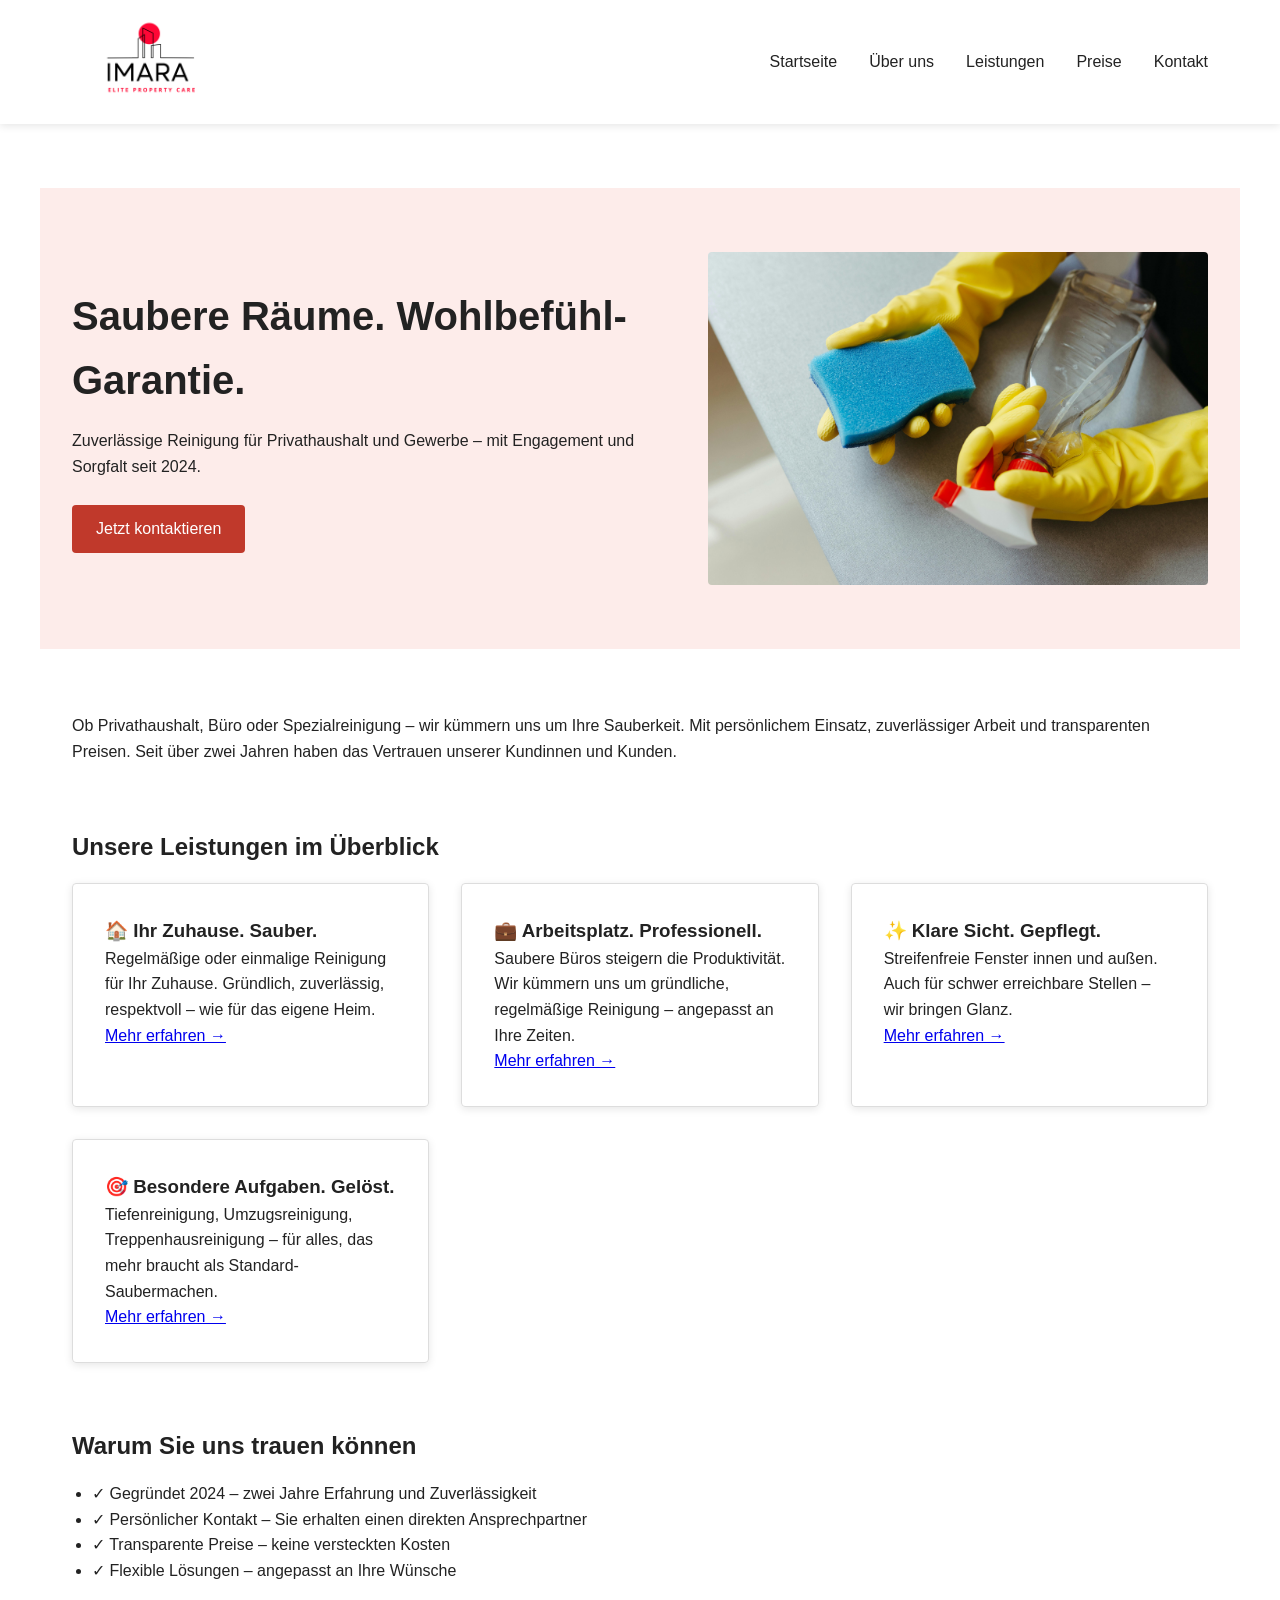
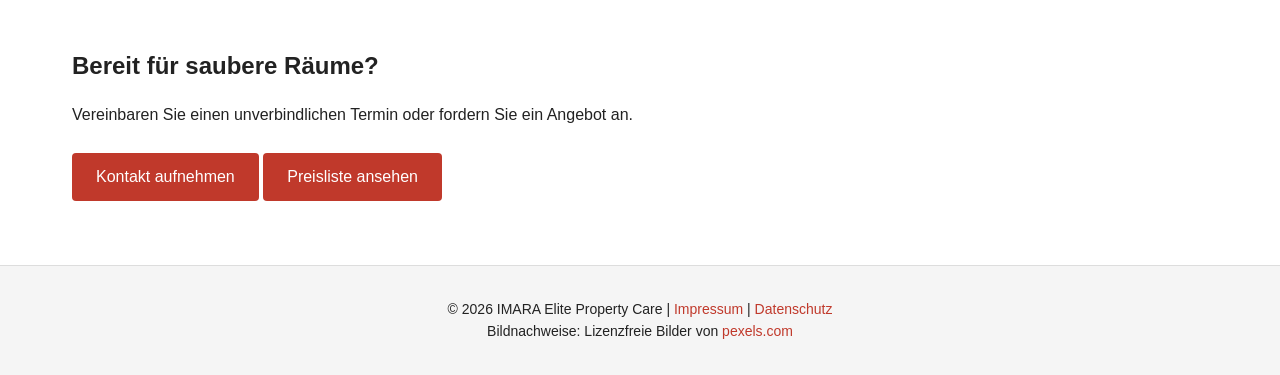
==== index.html @ 53350446 "Initial Website" ====
<!DOCTYPE html>
<html lang="de">
<head>
  <meta charset="UTF-8">
  <link rel="icon" href="assets/images/icons/favicon.ico" type="image/x-icon">
  <meta name="viewport" content="width=device-width, initial-scale=1.0">
  <meta name="description" content="Professionelle Gebäudereinigung in Düsseldorf – IMARA Elite Property Care. Büroreinigung, Praxisreinigung, Haushaltsreinigung & mehr. Jetzt Angebot anfordern!">
  <title>Gebäudereinigung Düsseldorf | IMARA Elite Property Care</title>
  <link rel="canonical" href="https://www.imara-epc.de/">
  <link rel="stylesheet" href="assets/css/variables.css">
  <link rel="stylesheet" href="assets/css/style.css">
  <link rel="stylesheet" href="assets/css/responsive.css">
</head>
<body>
  <header>
    <nav>
      <a href="index.html"><img src="assets/images/logo/logo_imara_small.png" alt="Logo" width="150"></a>
      <button class="nav-toggle" aria-label="Menü öffnen" aria-expanded="false">☰</button>
      <ul>
        <li><a href="index.html">Startseite</a></li>
        <li><a href="about.html">Über uns</a></li>
        <li><a href="services.html">Leistungen</a></li>
        <li><a href="pricing.html">Preise</a></li>
        <li><a href="contact.html">Kontakt</a></li>
      </ul>
    </nav>
  </header>

  <main>
    <section class="hero layout-split">
      <div>
        <h1>Saubere Räume. Wohlbefühl-Garantie.</h1>
        <p>Zuverlässige Reinigung für Privathaushalt und Gewerbe – mit Engagement und Sorgfalt seit 2024.</p>
        <br>
        <a href="contact.html" class="btn-primary">Jetzt kontaktieren</a>
      </div>
      <img src="assets/images/pictures/bild_1.jpg" alt="Professionelle Gebäudereinigung in Düsseldorf – IMARA Elite Property Care">
    </section>

    <section class="intro">
      <p>Ob Privathaushalt, Büro oder Spezialreinigung – wir kümmern uns um Ihre Sauberkeit. Mit persönlichem Einsatz, zuverlässiger Arbeit und transparenten Preisen. Seit über zwei Jahren haben das Vertrauen unserer Kundinnen und Kunden.</p>
    </section>

    <section class="services-overview">
      <h2>Unsere Leistungen im Überblick</h2>
      <div class="services-grid">
        <div class="service-card">
          <h3>🏠 Ihr Zuhause. Sauber.</h3>
          <p>Regelmäßige oder einmalige Reinigung für Ihr Zuhause. Gründlich, zuverlässig, respektvoll – wie für das eigene Heim.</p>
          <a href="services.html">Mehr erfahren →</a>
        </div>
        <div class="service-card">
          <h3>💼 Arbeitsplatz. Professionell.</h3>
          <p>Saubere Büros steigern die Produktivität. Wir kümmern uns um gründliche, regelmäßige Reinigung – angepasst an Ihre Zeiten.</p>
          <a href="services.html">Mehr erfahren →</a>
        </div>
        <div class="service-card">
          <h3>✨ Klare Sicht. Gepflegt.</h3>
          <p>Streifenfreie Fenster innen und außen. Auch für schwer erreichbare Stellen – wir bringen Glanz.</p>
          <a href="services.html">Mehr erfahren →</a>
        </div>
        <div class="service-card">
          <h3>🎯 Besondere Aufgaben. Gelöst.</h3>
          <p>Tiefenreinigung, Umzugsreinigung, Treppenhausreinigung – für alles, das mehr braucht als Standard-Saubermachen.</p>
          <a href="services.html">Mehr erfahren →</a>
        </div>
      </div>
    </section>

    <section class="trust">
      <h2>Warum Sie uns trauen können</h2>
      <ul>
        <li>✓ Gegründet 2024 – zwei Jahre Erfahrung und Zuverlässigkeit</li>
        <li>✓ Persönlicher Kontakt – Sie erhalten einen direkten Ansprechpartner</li>
        <li>✓ Transparente Preise – keine versteckten Kosten</li>
        <li>✓ Flexible Lösungen – angepasst an Ihre Wünsche</li>
      </ul>
    </section>

    <section class="cta">
      <h2>Bereit für saubere Räume?</h2>
      <p>Vereinbaren Sie einen unverbindlichen Termin oder fordern Sie ein Angebot an.</p>
      <br>
      <a href="contact.html" class="btn-primary">Kontakt aufnehmen</a>
      <a href="pricing.html" class="btn-primary">Preisliste ansehen</a>
    </section>
  </main>

  <footer>
    <p>&copy; 2026 IMARA Elite Property Care | <a href="impressum.html">Impressum</a> | <a href="datenschutz.html">Datenschutz</a></p>
    <p>Bildnachweise: Lizenzfreie Bilder von <a href="https://www.pexels.com" target="_blank" rel="noopener noreferrer">pexels.com</a></p>
  </footer>

  <script src="assets/js/main.js" defer></script>
  <script src="assets/js/performance.js" defer></script>
  <script type="application/ld+json">
  {
    "@context": "https://schema.org",
    "@type": "LocalBusiness",
    "name": "IMARA Elite Property Care",
    "description": "Professionelle Gebäudereinigung in Düsseldorf – Büroreinigung, Praxisreinigung, Haushaltsreinigung und mehr.",
    "url": "https://www.imara-epc.de",
    "telephone": "+4917670902249",
    "email": "info@imara-epc.de",
    "address": {
      "@type": "PostalAddress",
      "streetAddress": "Karl-Anton-Str. 17",
      "addressLocality": "Düsseldorf",
      "postalCode": "40211",
      "addressCountry": "DE"
    },
    "geo": {
      "@type": "GeoCoordinates",
      "latitude": 51.2217,
      "longitude": 6.7762
    },
    "openingHoursSpecification": {
      "@type": "OpeningHoursSpecification",
      "dayOfWeek": ["Monday","Tuesday","Wednesday","Thursday","Friday"],
      "opens": "08:00",
      "closes": "18:00"
    },
    "priceRange": "€€",
    "areaServed": {
      "@type": "City",
      "name": "Düsseldorf"
    },
    "sameAs": []
  }
  </script>
</body>
</html>
---- assets/css/variables.css ----
:root {
  /* Farben */
  --color-primary: #c0392b;
  --color-primary-dark: #922b21;
  --color-secondary: #f5f5f5;
  --color-accent: #fdecea;
  --color-text: #222222;
  --color-text-light: #555555;
  --color-background: #ffffff;
  --color-border: #dddddd;

  /* Typografie */
  --font-family-base: 'font-family-regular', Arial, sans-serif;
  --font-family-bold: 'font-family-bold', Arial, sans-serif;
  --font-size-base: 16px;
  --font-size-sm: 0.875rem;
  --font-size-lg: 1.25rem;
  --font-size-xl: 1.5rem;
  --font-size-2xl: 2rem;
  --font-size-3xl: 2.5rem;

  /* Abstände */
  --spacing-xs: 0.25rem;
  --spacing-sm: 0.5rem;
  --spacing-md: 1rem;
  --spacing-lg: 2rem;
  --spacing-xl: 4rem;

  /* Sonstiges */
  --border-radius: 4px;
  --box-shadow: 0 2px 8px rgba(0, 0, 0, 0.1);
  --transition: 0.2s ease;
}
---- assets/css/style.css ----
@font-face {
  font-family: 'font-family-regular';
  src: url('../fonts/font-family-regular.woff2') format('woff2');
  font-weight: 400;
  font-display: swap;
}

@font-face {
  font-family: 'font-family-bold';
  src: url('../fonts/font-family-bold.woff2') format('woff2');
  font-weight: 700;
  font-display: swap;
}

*, *::before, *::after {
  box-sizing: border-box;
  margin: 0;
  padding: 0;
}

html {
  font-size: var(--font-size-base);
  scroll-behavior: smooth;
}

body {
  font-family: var(--font-family-base);
  color: var(--color-text);
  background-color: var(--color-background);
  line-height: 1.6;
}

/* Navigation */
header {
  background-color: var(--color-background);
  box-shadow: var(--box-shadow);
  position: sticky;
  top: 0;
  z-index: 100;
}

nav {
  max-width: 1200px;
  margin: 0 auto;
  padding: var(--spacing-md) var(--spacing-lg);
  display: flex;
  align-items: center;
  justify-content: space-between;
}

nav ul {
  list-style: none;
  display: flex;
  gap: var(--spacing-lg);
}

.nav-toggle {
  display: none;
}

nav a {
  text-decoration: none;
  color: var(--color-text);
  transition: color var(--transition);
}

nav a:hover {
  color: var(--color-primary);
}

/* Hero */
.hero {
  background-color: var(--color-accent);
  padding: var(--spacing-xl) var(--spacing-lg);
}

.hero h1 {
  font-size: var(--font-size-3xl);
  margin-bottom: var(--spacing-md);
}

/* Split-Layout: Bild + Text nebeneinander */
.layout-split {
  display: flex;
  align-items: center;
  gap: 2rem;
}

.layout-split > div {
  flex: 1;
}

.layout-split > img {
  flex: 1;
  width: 50%;
  max-width: 500px;
  border-radius: 4px;
}

/* Buttons */
.btn-primary {
  display: inline-block;
  background-color: var(--color-primary);
  color: #fff;
  padding: 0.75rem 1.5rem;
  border-radius: var(--border-radius);
  text-decoration: none;
  font-family: var(--font-family-bold);
  transition: background-color var(--transition);
  min-height: 48px;
  line-height: 1.5;
}

.btn-primary:hover {
  background-color: var(--color-primary-dark);
}

/* Sections */
main > section, main > h1, main > h2, main > p, main > address, main > ul {
  max-width: 1200px;
  margin: var(--spacing-xl) auto;
  padding: 0 var(--spacing-lg);
}

main > h2, main > p, main > address, main > ul {
  margin-top: 0;
  margin-bottom: var(--spacing-md);
}

main > ul {
  padding-left: calc(var(--spacing-lg) + 1.25rem);
}

section ul, section ol {
  padding-left: 1.25rem;
  margin-top: var(--spacing-sm);
}

h1 { font-size: var(--font-size-2xl); margin-bottom: var(--spacing-md); }
h2 { font-size: var(--font-size-xl); margin-bottom: var(--spacing-md); }

/* Service-Karten */
.services-grid {
  display: grid;
  grid-template-columns: repeat(auto-fit, minmax(320px, 1fr));
  gap: var(--spacing-lg);
}

.service-card {
  border: 1px solid var(--color-border);
  border-radius: var(--border-radius);
  padding: var(--spacing-lg);
  box-shadow: var(--box-shadow);
  transition: transform var(--transition), box-shadow var(--transition);
}

.service-card:hover {
  transform: translateY(-4px);
  box-shadow: 0 6px 20px rgba(0, 0, 0, 0.15);
}

/* Formulare */
form > div {
  margin-bottom: var(--spacing-md);
}

label {
  display: block;
  margin-bottom: var(--spacing-xs);
  font-family: var(--font-family-bold);
}

input, select, textarea {
  width: 100%;
  padding: 0.6rem 0.75rem;
  border: 1px solid var(--color-border);
  border-radius: var(--border-radius);
  font-family: var(--font-family-base);
  font-size: var(--font-size-base);
}

input[type="checkbox"] {
  width: auto;
  margin-right: var(--spacing-sm);
}

button[type="submit"] {
  background-color: var(--color-primary);
  color: #fff;
  border: none;
  padding: 0.75rem 1.5rem;
  border-radius: var(--border-radius);
  cursor: pointer;
  font-size: var(--font-size-base);
  font-family: var(--font-family-bold);
  min-height: 48px;
  transition: background-color var(--transition);
}

button[type="submit"]:hover {
  background-color: var(--color-primary-dark);
}

/* Modal / Popup */
.modal-overlay {
  display: none;
  position: fixed;
  inset: 0;
  z-index: 200;
  background: rgba(0, 0, 0, 0.45);
  align-items: center;
  justify-content: center;
}

.modal-overlay.modal--open {
  display: flex;
}

.modal-box {
  background: var(--color-background);
  border-radius: var(--border-radius);
  box-shadow: 0 8px 32px rgba(0, 0, 0, 0.2);
  padding: var(--spacing-lg);
  max-width: 480px;
  width: 90%;
  animation: modal-in 0.18s ease;
}

.modal-box h2 {
  color: var(--color-primary);
  margin-bottom: var(--spacing-sm);
}

@keyframes modal-in {
  from { transform: translateY(-12px); opacity: 0; }
  to   { transform: translateY(0);     opacity: 1; }
}

/* Formularmeldungen */
.form-message {
  padding: 0.75rem 1rem;
  border-radius: var(--border-radius);
  margin-bottom: var(--spacing-md);
  font-weight: bold;
}

.form-message--success {
  background-color: #d4edda;
  color: #155724;
  border: 1px solid #c3e6cb;
}

.form-message--error {
  background-color: #f8d7da;
  color: #721c24;
  border: 1px solid #f5c6cb;
}

/* Footer */
footer {
  background-color: var(--color-secondary);
  text-align: center;
  padding: var(--spacing-lg);
  margin-top: var(--spacing-xl);
  border-top: 1px solid var(--color-border);
  font-size: var(--font-size-sm);
}

footer a {
  color: var(--color-primary);
  text-decoration: none;
}
---- assets/css/responsive.css ----
/* Mobile: bis 768px */
@media (max-width: 768px) {

  /* Navigation */
  nav ul {
    display: none;
    flex-direction: column;
    gap: 0;
    position: absolute;
    top: 100%;
    left: 0;
    right: 0;
    background-color: var(--color-background);
    box-shadow: var(--box-shadow);
    padding: var(--spacing-md);
    z-index: 99;
  }

  nav ul.is-open {
    display: flex;
  }

  nav ul li a {
    display: block;
    padding: var(--spacing-sm) 0;
  }

  .nav-toggle {
    display: block;
    background: none;
    border: none;
    cursor: pointer;
    font-size: var(--font-size-xl);
    min-height: 48px;
    min-width: 48px;
  }

  /* Typografie */
  h1 { font-size: var(--font-size-xl); }
  h2 { font-size: var(--font-size-lg); }

  .hero h1 {
    font-size: var(--font-size-2xl);
  }

  /* Split-Layouts: untereinander stapeln */
  .layout-split {
    flex-direction: column;
  }

  .layout-split > img {
    width: 100%;
    max-width: 100%;
    order: -1;
  }

  .layout-split > div {
    width: 100%;
  }

  /* Float-Bild auf about.html */
  .about-float-img {
    float: none !important;
    width: 100% !important;
    max-width: 100% !important;
    margin: 0 0 var(--spacing-lg) 0 !important;
  }

  /* Service-Grid: 1 Spalte */
  .services-grid {
    grid-template-columns: 1fr;
  }

  /* Abstände reduzieren */
  main > section, main > h1, main > h2, main > p, main > address, main > ul {
    margin-top: var(--spacing-lg);
    margin-bottom: var(--spacing-lg);
  }

  /* Buttons: volle Breite */
  .btn-primary {
    display: block;
    text-align: center;
    margin-top: var(--spacing-md);
  }

  /* Footer */
  footer {
    padding: var(--spacing-md);
  }
}

/* Tablet: 768px – 1024px */
@media (min-width: 768px) and (max-width: 1024px) {
  .services-grid {
    grid-template-columns: repeat(2, 1fr);
  }
}

/* Desktop: 1024px+ */
@media (min-width: 1024px) {
  .nav-toggle {
    display: none;
  }
}
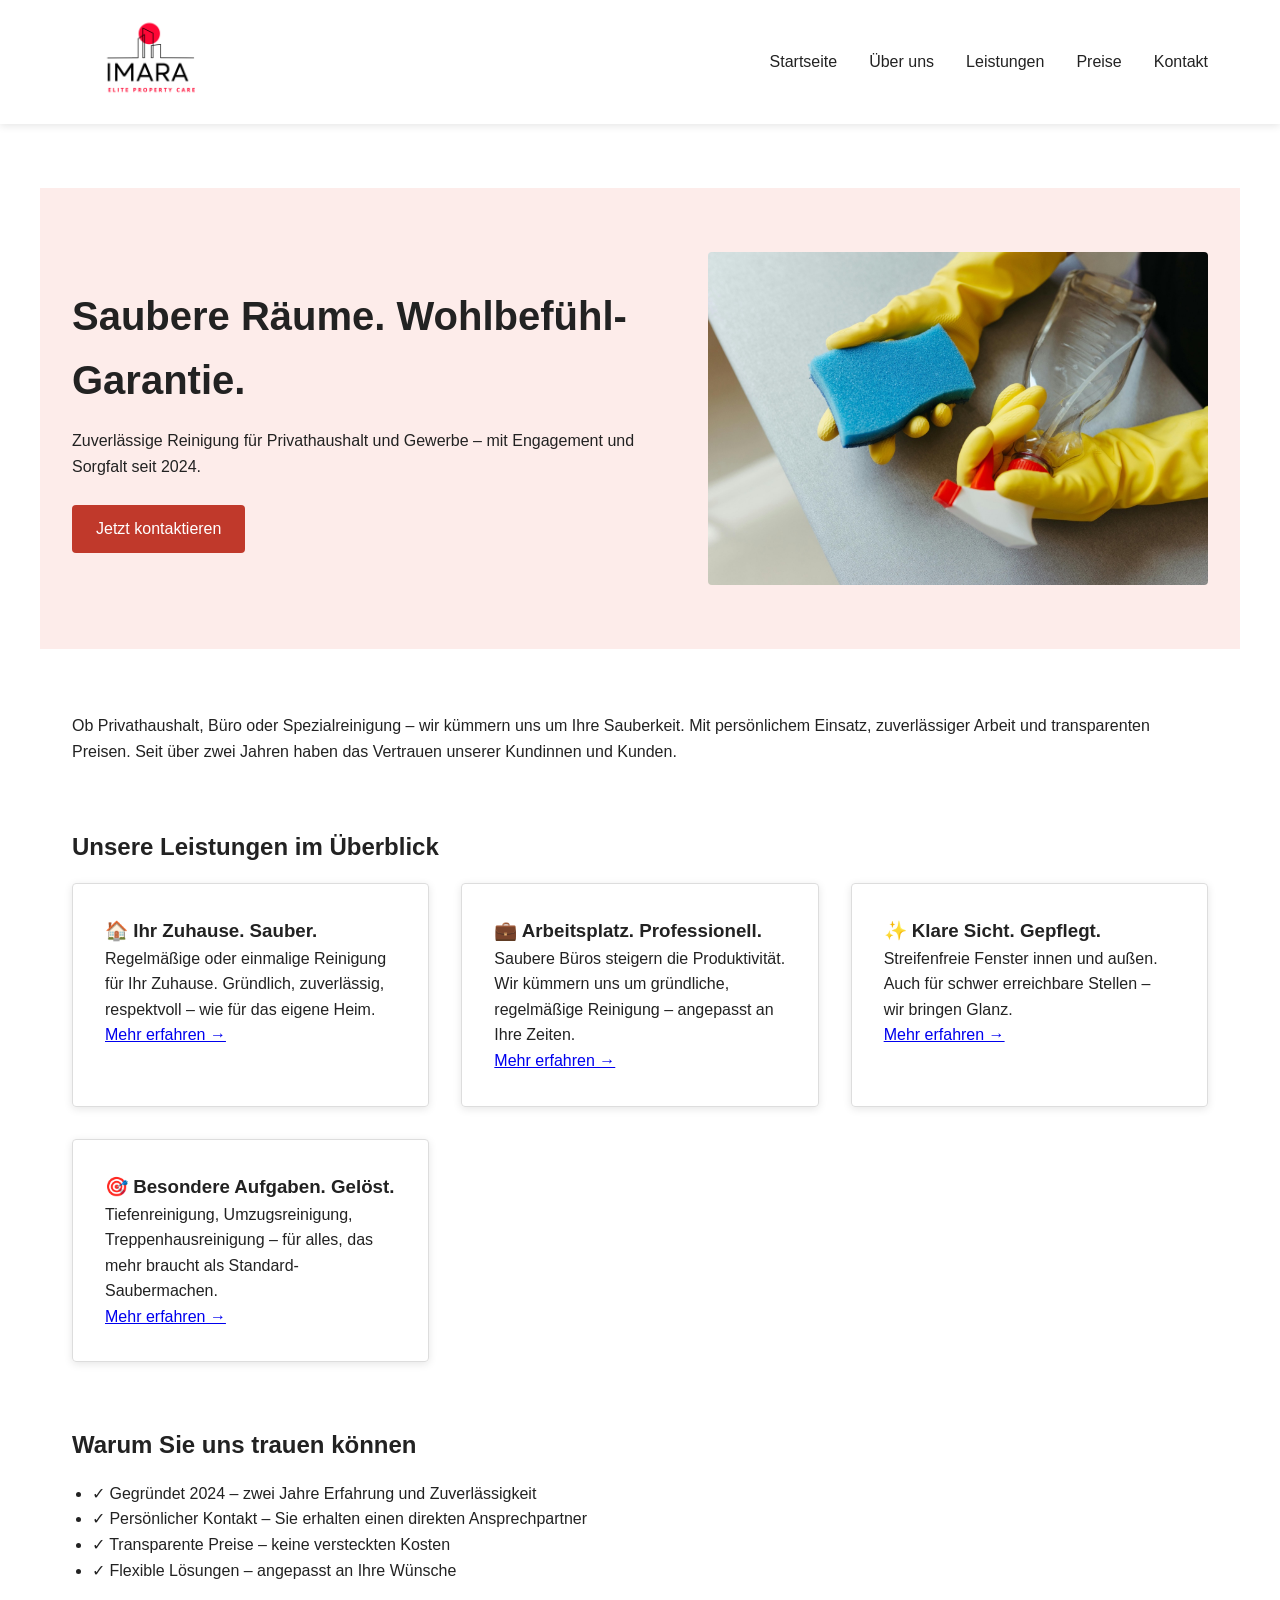
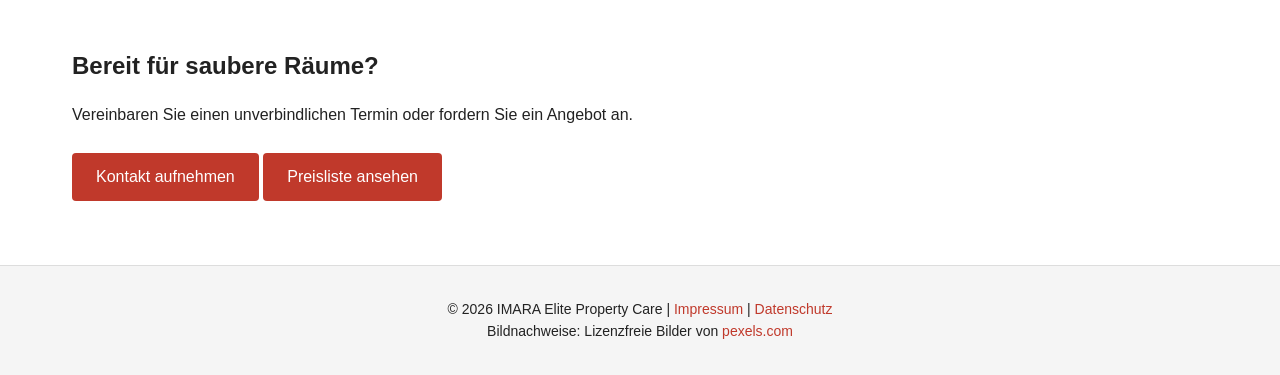
==== commit 1a6e8b64: "Reparatur Hamburger Menü auf einigen Seiten." ====
--- a/index.html
+++ b/index.html
@@ -34,7 +34,7 @@
         <br>
         <a href="contact.html" class="btn-primary">Jetzt kontaktieren</a>
       </div>
-      <img src="assets/images/pictures/bild_1.jpg" alt="Professionelle Gebäudereinigung in Düsseldorf – IMARA Elite Property Care">
+      <img src="assets/images/pictures/bild_1.jpg" alt="Professionelle Gebäudereinigung in Düsseldorf – IMARA Elite Property Care" width="1600" decoding="async" fetchpriority="high">
     </section>
 
     <section class="intro">
@@ -92,7 +92,6 @@
   </footer>
 
   <script src="assets/js/main.js" defer></script>
-  <script src="assets/js/performance.js" defer></script>
   <script type="application/ld+json">
   {
     "@context": "https://schema.org",
--- a/assets/css/variables.css
+++ b/assets/css/variables.css
@@ -10,8 +10,8 @@
   --color-border: #dddddd;
 
   /* Typografie */
-  --font-family-base: 'font-family-regular', Arial, sans-serif;
-  --font-family-bold: 'font-family-bold', Arial, sans-serif;
+  --font-family-base: Arial, Helvetica, sans-serif;
+  --font-family-bold: Arial, Helvetica, sans-serif;
   --font-size-base: 16px;
   --font-size-sm: 0.875rem;
   --font-size-lg: 1.25rem;
--- a/assets/css/style.css
+++ b/assets/css/style.css
@@ -1,17 +1,3 @@
-@font-face {
-  font-family: 'font-family-regular';
-  src: url('../fonts/font-family-regular.woff2') format('woff2');
-  font-weight: 400;
-  font-display: swap;
-}
-
-@font-face {
-  font-family: 'font-family-bold';
-  src: url('../fonts/font-family-bold.woff2') format('woff2');
-  font-weight: 700;
-  font-display: swap;
-}
-
 *, *::before, *::after {
   box-sizing: border-box;
   margin: 0;
@@ -28,6 +14,11 @@
   color: var(--color-text);
   background-color: var(--color-background);
   line-height: 1.6;
+}
+
+img {
+  max-width: 100%;
+  height: auto;
 }
 
 /* Navigation */
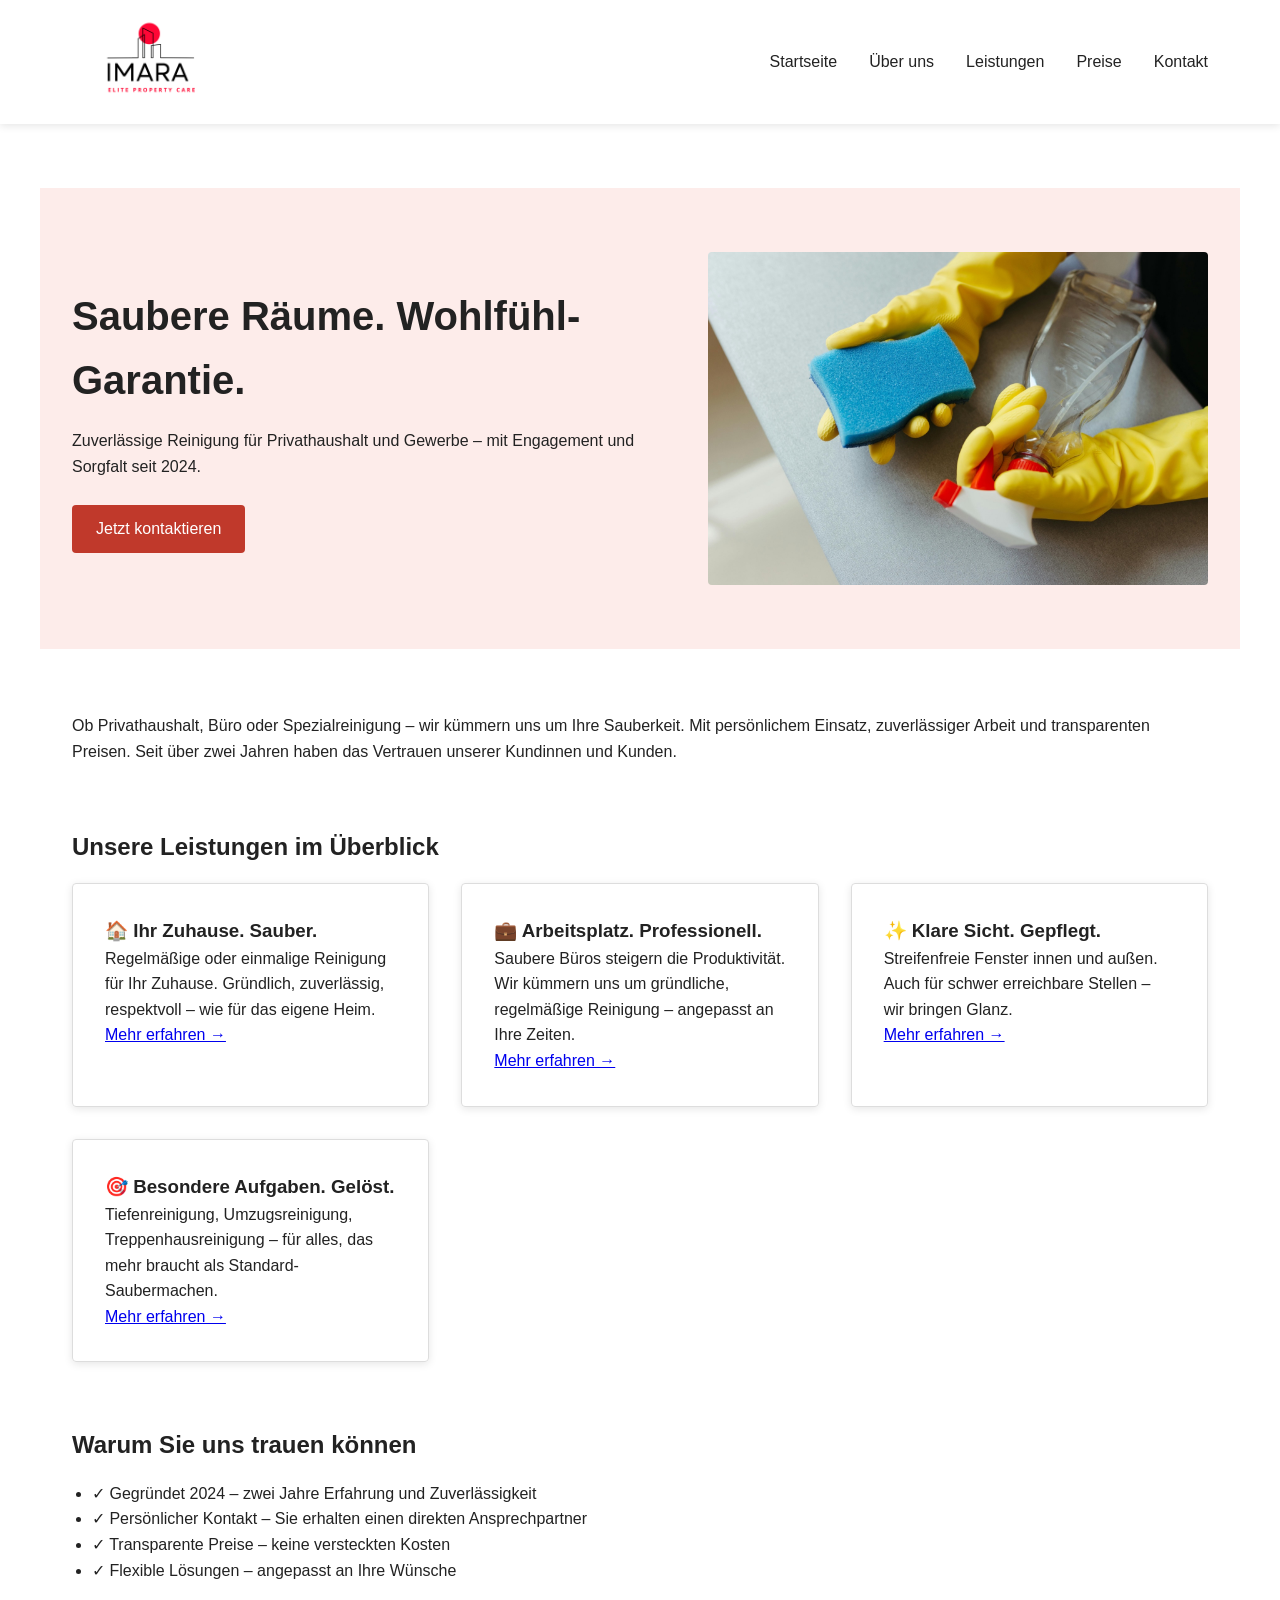
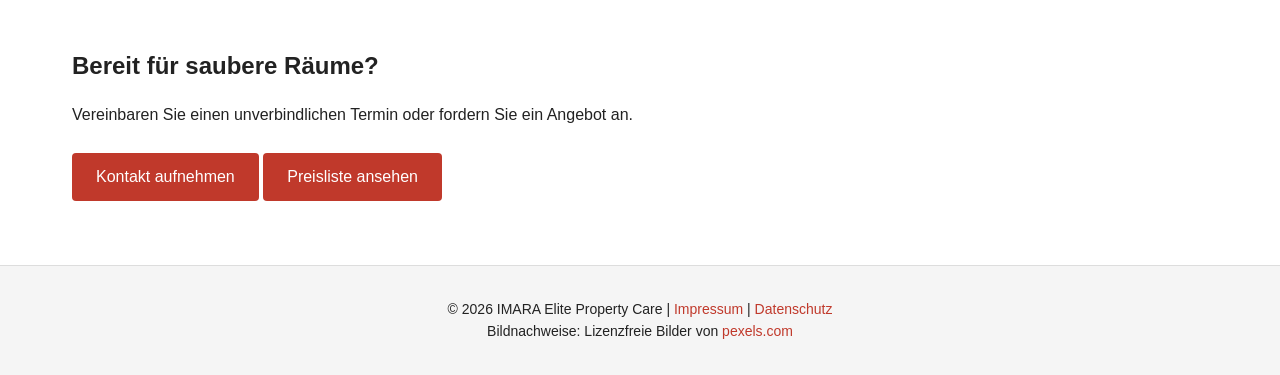
==== commit c65c8b67: "index.html typo korrigiert" ====
--- a/index.html
+++ b/index.html
@@ -29,7 +29,7 @@
   <main>
     <section class="hero layout-split">
       <div>
-        <h1>Saubere Räume. Wohlbefühl-Garantie.</h1>
+        <h1>Saubere Räume. Wohlfühl-Garantie.</h1>
         <p>Zuverlässige Reinigung für Privathaushalt und Gewerbe – mit Engagement und Sorgfalt seit 2024.</p>
         <br>
         <a href="contact.html" class="btn-primary">Jetzt kontaktieren</a>
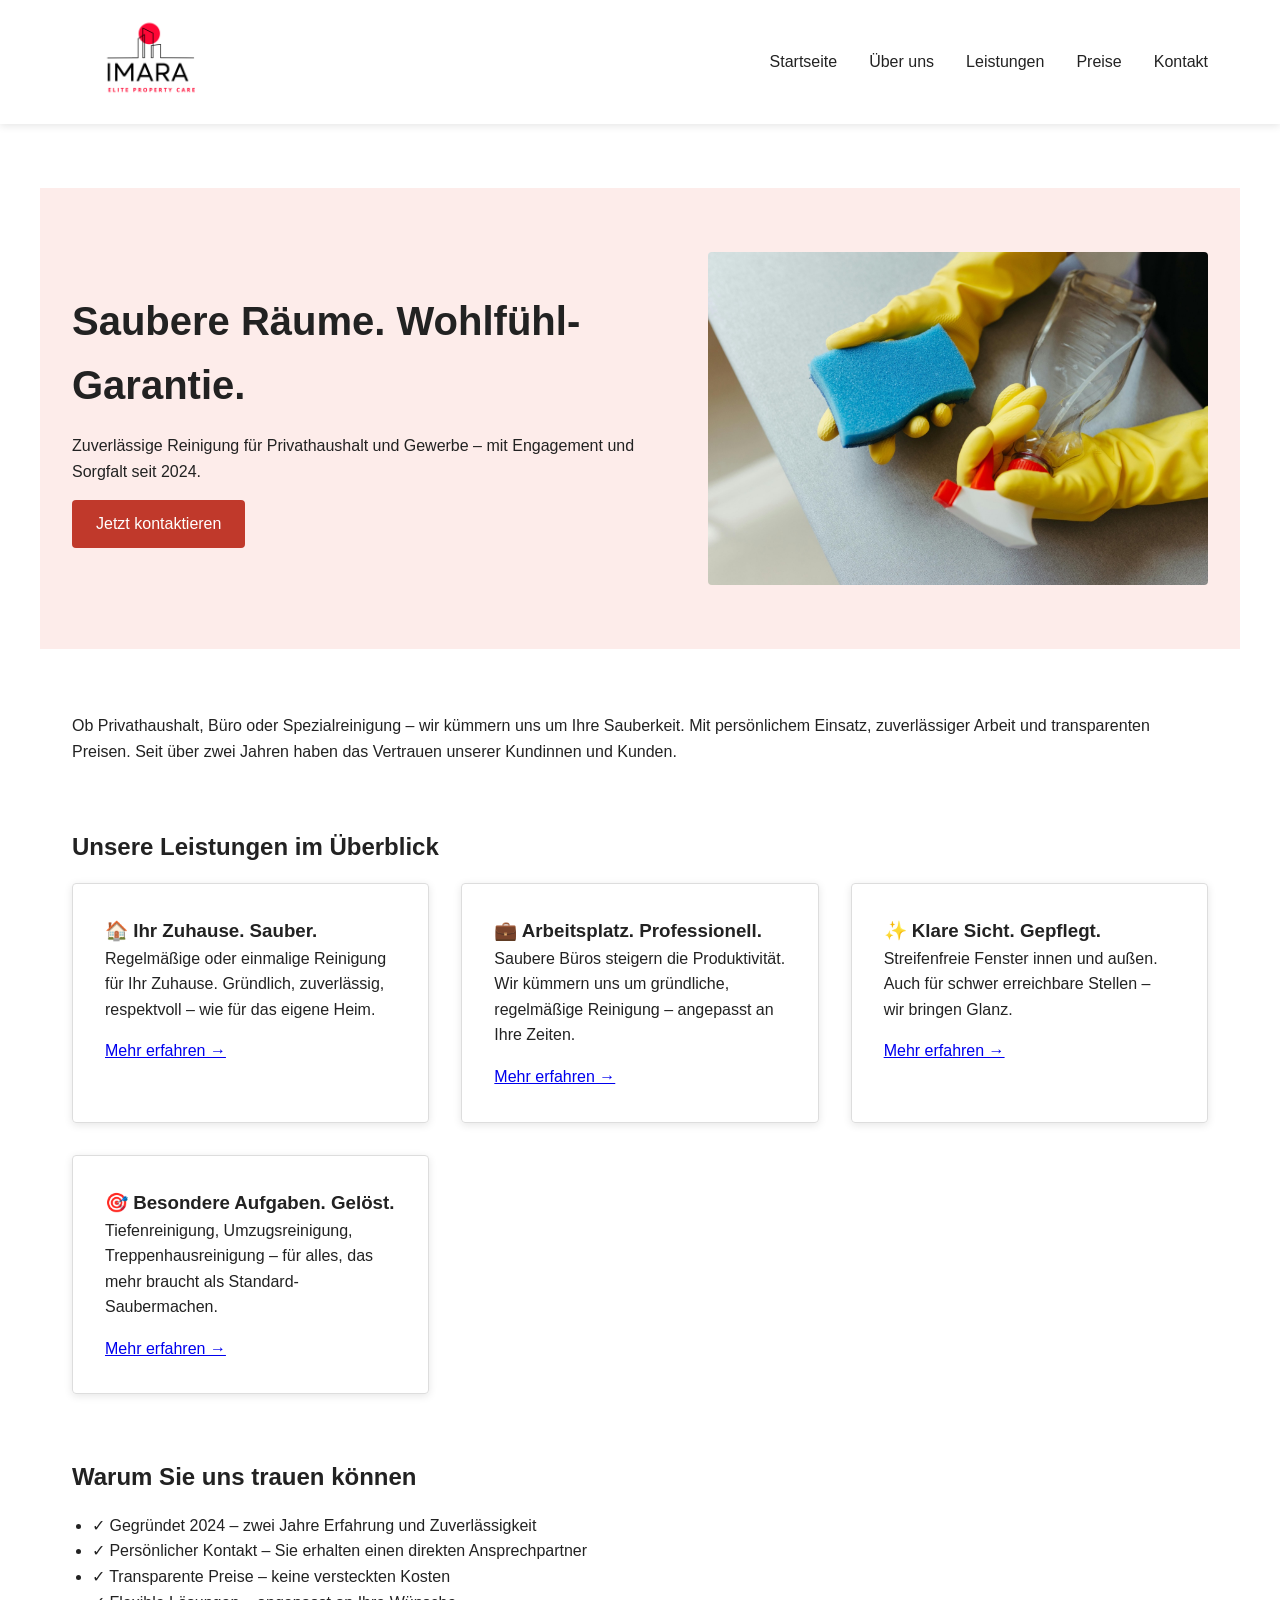
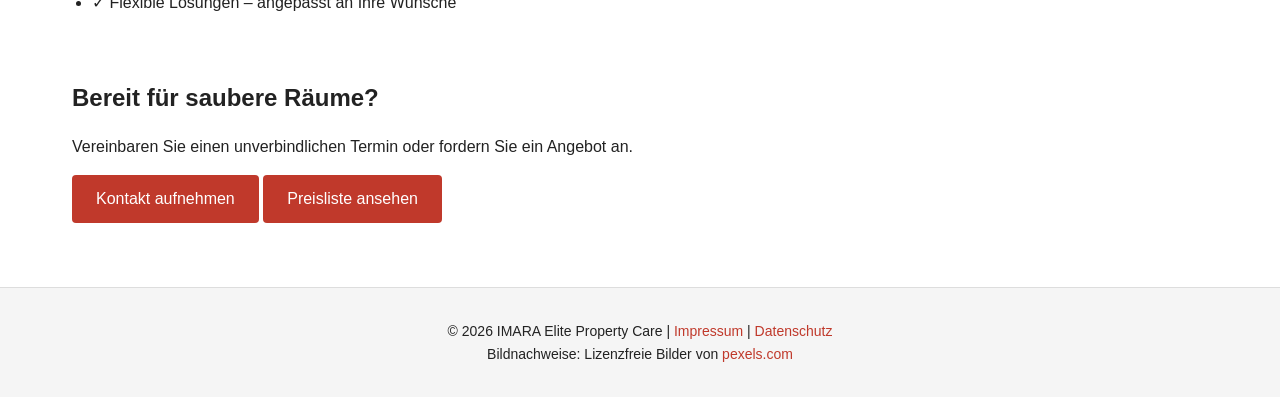
==== commit f7cdcb6d: "Clean up" ====
--- a/index.html
+++ b/index.html
@@ -14,7 +14,7 @@
 <body>
   <header>
     <nav>
-      <a href="index.html"><img src="assets/images/logo/logo_imara_small.png" alt="Logo" width="150"></a>
+      <a href="index.html"><img src="assets/images/logo/logo_imara_small.png" alt="IMARA Elite Property Care" width="150"></a>
       <button class="nav-toggle" aria-label="Menü öffnen" aria-expanded="false">☰</button>
       <ul>
         <li><a href="index.html">Startseite</a></li>
@@ -30,8 +30,7 @@
     <section class="hero layout-split">
       <div>
         <h1>Saubere Räume. Wohlfühl-Garantie.</h1>
-        <p>Zuverlässige Reinigung für Privathaushalt und Gewerbe – mit Engagement und Sorgfalt seit 2024.</p>
-        <br>
+        <p class="hero-copy">Zuverlässige Reinigung für Privathaushalt und Gewerbe – mit Engagement und Sorgfalt seit 2024.</p>
         <a href="contact.html" class="btn-primary">Jetzt kontaktieren</a>
       </div>
       <img src="assets/images/pictures/bild_1.jpg" alt="Professionelle Gebäudereinigung in Düsseldorf – IMARA Elite Property Care" width="1600" decoding="async" fetchpriority="high">
@@ -79,8 +78,7 @@
 
     <section class="cta">
       <h2>Bereit für saubere Räume?</h2>
-      <p>Vereinbaren Sie einen unverbindlichen Termin oder fordern Sie ein Angebot an.</p>
-      <br>
+      <p class="cta-copy">Vereinbaren Sie einen unverbindlichen Termin oder fordern Sie ein Angebot an.</p>
       <a href="contact.html" class="btn-primary">Kontakt aufnehmen</a>
       <a href="pricing.html" class="btn-primary">Preisliste ansehen</a>
     </section>
--- a/assets/css/style.css
+++ b/assets/css/style.css
@@ -130,6 +130,45 @@
 h1 { font-size: var(--font-size-2xl); margin-bottom: var(--spacing-md); }
 h2 { font-size: var(--font-size-xl); margin-bottom: var(--spacing-md); }
 
+.hero-copy,
+.cta-copy {
+  margin-bottom: var(--spacing-md);
+}
+
+.page-intro {
+  max-width: 1200px;
+  margin: 0 auto var(--spacing-lg);
+  padding: 0 var(--spacing-lg);
+}
+
+.contact-cta {
+  margin-top: var(--spacing-md);
+}
+
+.about-layout {
+  max-width: 1200px;
+  margin: var(--spacing-xl) auto;
+  padding: 0 var(--spacing-lg);
+}
+
+.about-layout::after {
+  clear: both;
+  content: "";
+  display: table;
+}
+
+.about-float-img {
+  border-radius: 4px;
+  float: right;
+  margin: 0 0 var(--spacing-lg) var(--spacing-lg);
+  max-width: 500px;
+  width: 45%;
+}
+
+.values--spaced {
+  margin-top: var(--spacing-lg);
+}
+
 /* Service-Karten */
 .services-grid {
   display: grid;
@@ -150,46 +189,28 @@
   box-shadow: 0 6px 20px rgba(0, 0, 0, 0.15);
 }
 
-/* Formulare */
-form > div {
-  margin-bottom: var(--spacing-md);
-}
-
-label {
-  display: block;
-  margin-bottom: var(--spacing-xs);
+.service-card p {
+  margin-bottom: var(--spacing-md);
+}
+
+.service-card__button {
+  background: none;
+  border: none;
+  color: var(--color-primary);
+  cursor: pointer;
   font-family: var(--font-family-bold);
-}
-
-input, select, textarea {
-  width: 100%;
-  padding: 0.6rem 0.75rem;
-  border: 1px solid var(--color-border);
-  border-radius: var(--border-radius);
-  font-family: var(--font-family-base);
   font-size: var(--font-size-base);
-}
-
-input[type="checkbox"] {
-  width: auto;
-  margin-right: var(--spacing-sm);
-}
-
-button[type="submit"] {
-  background-color: var(--color-primary);
-  color: #fff;
-  border: none;
-  padding: 0.75rem 1.5rem;
-  border-radius: var(--border-radius);
-  cursor: pointer;
-  font-size: var(--font-size-base);
-  font-family: var(--font-family-bold);
-  min-height: 48px;
-  transition: background-color var(--transition);
-}
-
-button[type="submit"]:hover {
-  background-color: var(--color-primary-dark);
+  padding: 0;
+  text-align: left;
+}
+
+.service-card__button:hover {
+  color: var(--color-primary-dark);
+}
+
+.service-card__button:focus-visible {
+  outline: 2px solid var(--color-primary);
+  outline-offset: 4px;
 }
 
 /* Modal / Popup */
@@ -227,26 +248,6 @@
   to   { transform: translateY(0);     opacity: 1; }
 }
 
-/* Formularmeldungen */
-.form-message {
-  padding: 0.75rem 1rem;
-  border-radius: var(--border-radius);
-  margin-bottom: var(--spacing-md);
-  font-weight: bold;
-}
-
-.form-message--success {
-  background-color: #d4edda;
-  color: #155724;
-  border: 1px solid #c3e6cb;
-}
-
-.form-message--error {
-  background-color: #f8d7da;
-  color: #721c24;
-  border: 1px solid #f5c6cb;
-}
-
 /* Footer */
 footer {
   background-color: var(--color-secondary);
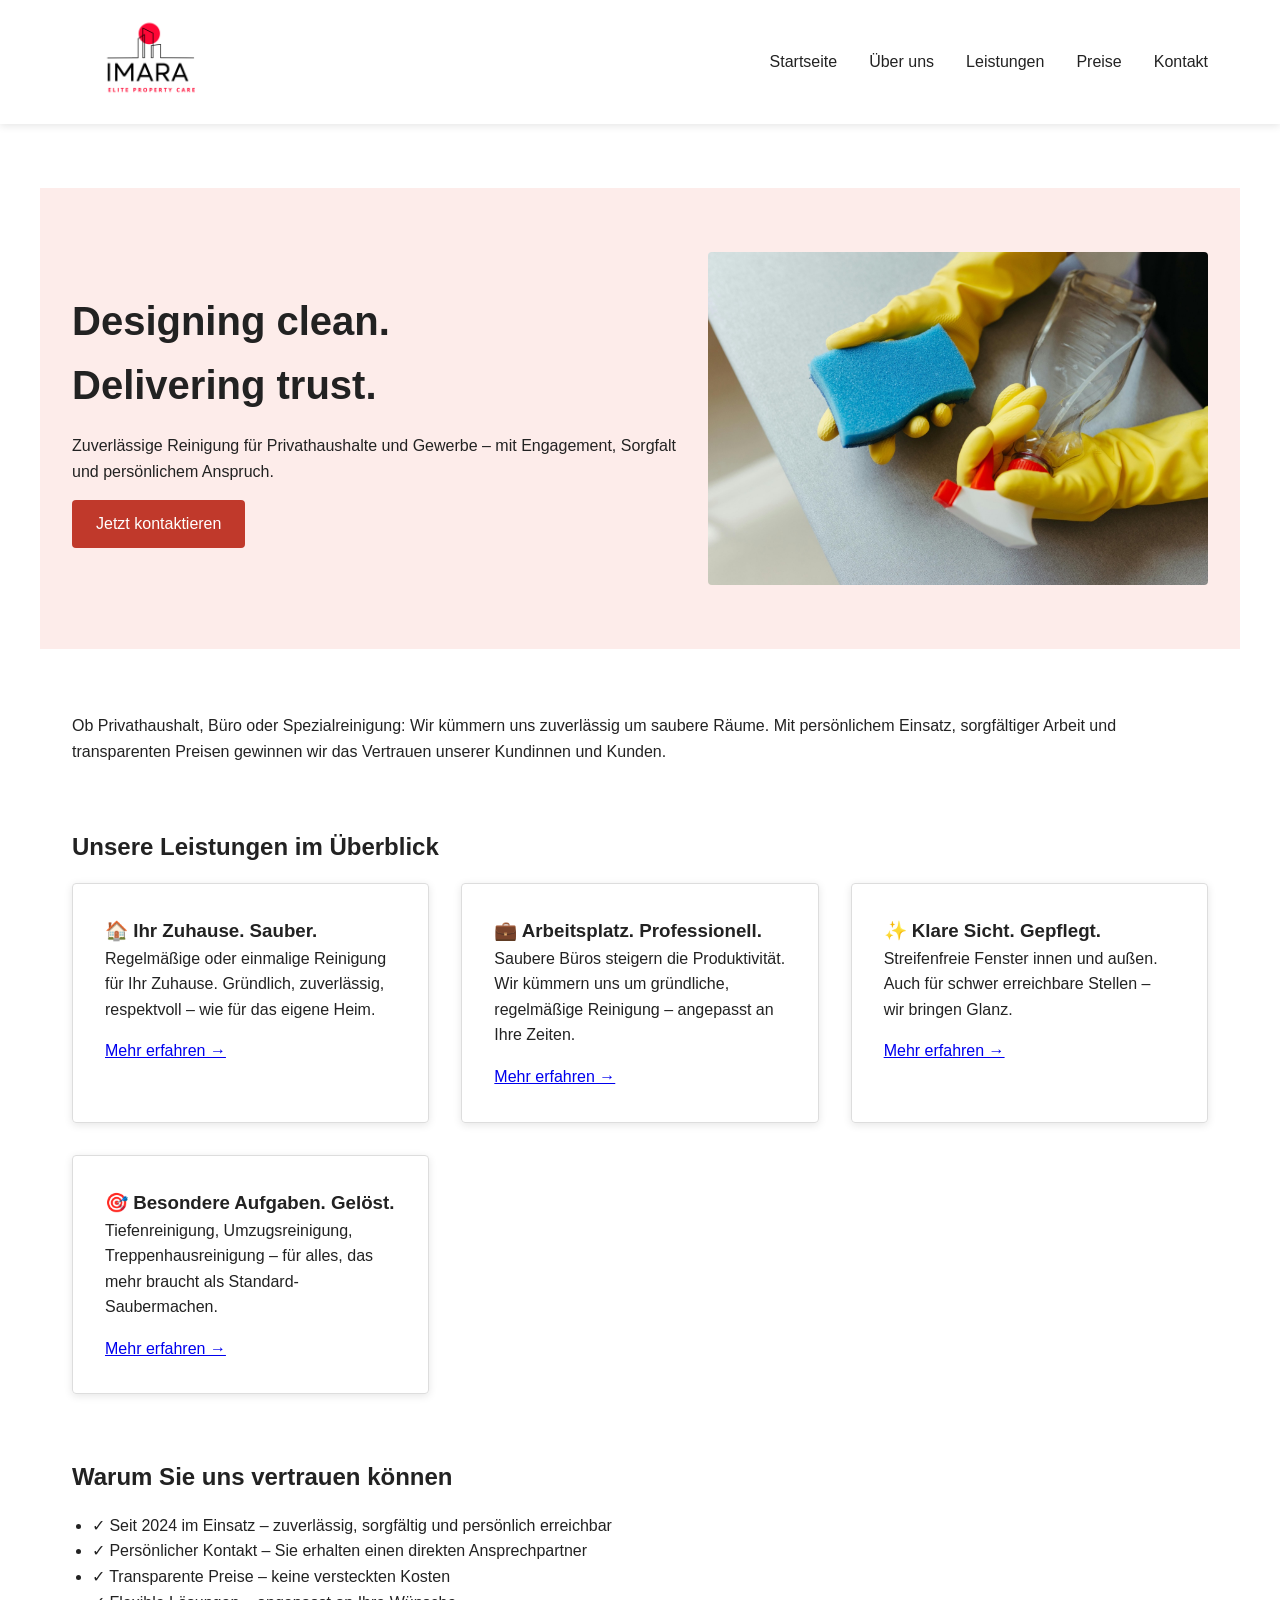
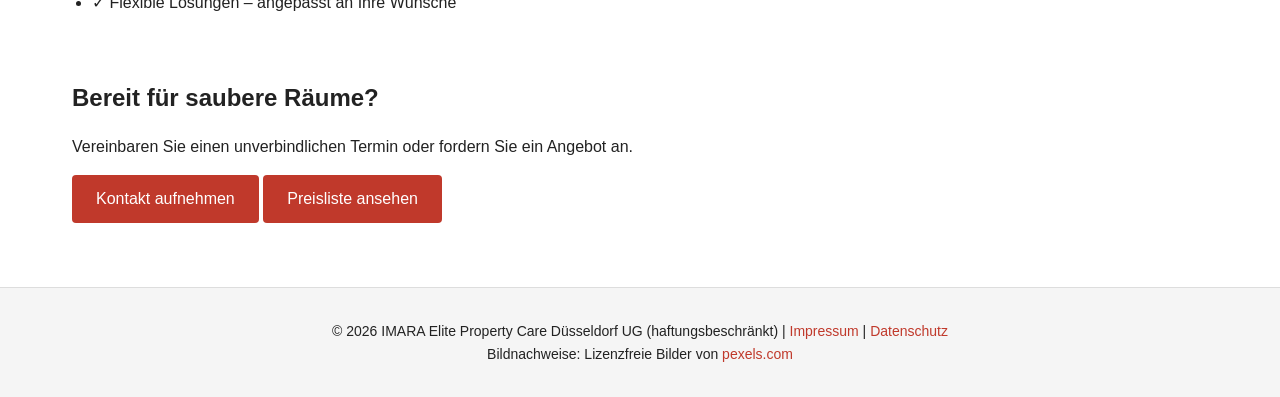
==== commit b57ed202: "Final adjustment for go live" ====
--- a/index.html
+++ b/index.html
@@ -4,8 +4,8 @@
   <meta charset="UTF-8">
   <link rel="icon" href="assets/images/icons/favicon.ico" type="image/x-icon">
   <meta name="viewport" content="width=device-width, initial-scale=1.0">
-  <meta name="description" content="Professionelle Gebäudereinigung in Düsseldorf – IMARA Elite Property Care. Büroreinigung, Praxisreinigung, Haushaltsreinigung & mehr. Jetzt Angebot anfordern!">
-  <title>Gebäudereinigung Düsseldorf | IMARA Elite Property Care</title>
+  <meta name="description" content="Professionelle Gebäudereinigung in Düsseldorf – IMARA Elite Property Care Düsseldorf UG (haftungsbeschränkt). Büroreinigung, Praxisreinigung, Haushaltsreinigung & mehr. Jetzt Angebot anfordern!">
+  <title>Gebäudereinigung Düsseldorf | IMARA Elite Property Care Düsseldorf UG (haftungsbeschränkt)</title>
   <link rel="canonical" href="https://www.imara-epc.de/">
   <link rel="stylesheet" href="assets/css/variables.css">
   <link rel="stylesheet" href="assets/css/style.css">
@@ -14,7 +14,7 @@
 <body>
   <header>
     <nav>
-      <a href="index.html"><img src="assets/images/logo/logo_imara_small.png" alt="IMARA Elite Property Care" width="150"></a>
+      <a href="index.html"><img src="assets/images/logo/logo_imara_small.png" alt="IMARA Elite Property Care Düsseldorf UG (haftungsbeschränkt)" width="150"></a>
       <button class="nav-toggle" aria-label="Menü öffnen" aria-expanded="false">☰</button>
       <ul>
         <li><a href="index.html">Startseite</a></li>
@@ -29,15 +29,15 @@
   <main>
     <section class="hero layout-split">
       <div>
-        <h1>Saubere Räume. Wohlfühl-Garantie.</h1>
-        <p class="hero-copy">Zuverlässige Reinigung für Privathaushalt und Gewerbe – mit Engagement und Sorgfalt seit 2024.</p>
+        <h1>Designing clean. <br> Delivering trust.</h1>
+        <p class="hero-copy">Zuverlässige Reinigung für Privathaushalte und Gewerbe – mit Engagement, Sorgfalt und persönlichem Anspruch.</p>
         <a href="contact.html" class="btn-primary">Jetzt kontaktieren</a>
       </div>
-      <img src="assets/images/pictures/bild_1.jpg" alt="Professionelle Gebäudereinigung in Düsseldorf – IMARA Elite Property Care" width="1600" decoding="async" fetchpriority="high">
+      <img src="assets/images/pictures/bild_1.jpg" alt="Professionelle Gebäudereinigung in Düsseldorf – IMARA Elite Property Care Düsseldorf UG (haftungsbeschränkt)" width="1600" decoding="async" fetchpriority="high">
     </section>
 
     <section class="intro">
-      <p>Ob Privathaushalt, Büro oder Spezialreinigung – wir kümmern uns um Ihre Sauberkeit. Mit persönlichem Einsatz, zuverlässiger Arbeit und transparenten Preisen. Seit über zwei Jahren haben das Vertrauen unserer Kundinnen und Kunden.</p>
+      <p>Ob Privathaushalt, Büro oder Spezialreinigung: Wir kümmern uns zuverlässig um saubere Räume. Mit persönlichem Einsatz, sorgfältiger Arbeit und transparenten Preisen gewinnen wir das Vertrauen unserer Kundinnen und Kunden.</p>
     </section>
 
     <section class="services-overview">
@@ -67,9 +67,9 @@
     </section>
 
     <section class="trust">
-      <h2>Warum Sie uns trauen können</h2>
+      <h2>Warum Sie uns vertrauen können</h2>
       <ul>
-        <li>✓ Gegründet 2024 – zwei Jahre Erfahrung und Zuverlässigkeit</li>
+        <li>✓ Seit 2024 im Einsatz – zuverlässig, sorgfältig und persönlich erreichbar</li>
         <li>✓ Persönlicher Kontakt – Sie erhalten einen direkten Ansprechpartner</li>
         <li>✓ Transparente Preise – keine versteckten Kosten</li>
         <li>✓ Flexible Lösungen – angepasst an Ihre Wünsche</li>
@@ -85,7 +85,7 @@
   </main>
 
   <footer>
-    <p>&copy; 2026 IMARA Elite Property Care | <a href="impressum.html">Impressum</a> | <a href="datenschutz.html">Datenschutz</a></p>
+    <p>&copy; 2026 IMARA Elite Property Care Düsseldorf UG (haftungsbeschränkt) | <a href="impressum.html">Impressum</a> | <a href="datenschutz.html">Datenschutz</a></p>
     <p>Bildnachweise: Lizenzfreie Bilder von <a href="https://www.pexels.com" target="_blank" rel="noopener noreferrer">pexels.com</a></p>
   </footer>
 
@@ -94,10 +94,10 @@
   {
     "@context": "https://schema.org",
     "@type": "LocalBusiness",
-    "name": "IMARA Elite Property Care",
+    "name": "IMARA Elite Property Care Düsseldorf UG (haftungsbeschränkt)",
     "description": "Professionelle Gebäudereinigung in Düsseldorf – Büroreinigung, Praxisreinigung, Haushaltsreinigung und mehr.",
     "url": "https://www.imara-epc.de",
-    "telephone": "+4917670902249",
+    "telephone": "+4915226857715",
     "email": "info@imara-epc.de",
     "address": {
       "@type": "PostalAddress",
--- a/assets/css/style.css
+++ b/assets/css/style.css
@@ -165,6 +165,25 @@
   width: 45%;
 }
 
+.pricing-content::after {
+  clear: both;
+  content: "";
+  display: table;
+}
+
+.pricing-content > div,
+.pricing-content > section {
+  margin-bottom: var(--spacing-lg);
+}
+
+.pricing-float-img {
+  border-radius: 4px;
+  float: right;
+  margin: 0 0 var(--spacing-lg) var(--spacing-lg);
+  max-width: 500px;
+  width: 45%;
+}
+
 .values--spaced {
   margin-top: var(--spacing-lg);
 }
--- a/assets/css/responsive.css
+++ b/assets/css/responsive.css
@@ -66,6 +66,13 @@
     margin: 0 0 var(--spacing-lg) 0 !important;
   }
 
+  .pricing-float-img {
+    float: none;
+    width: 100%;
+    max-width: 100%;
+    margin: 0 0 var(--spacing-lg) 0;
+  }
+
   /* Service-Grid: 1 Spalte */
   .services-grid {
     grid-template-columns: 1fr;
